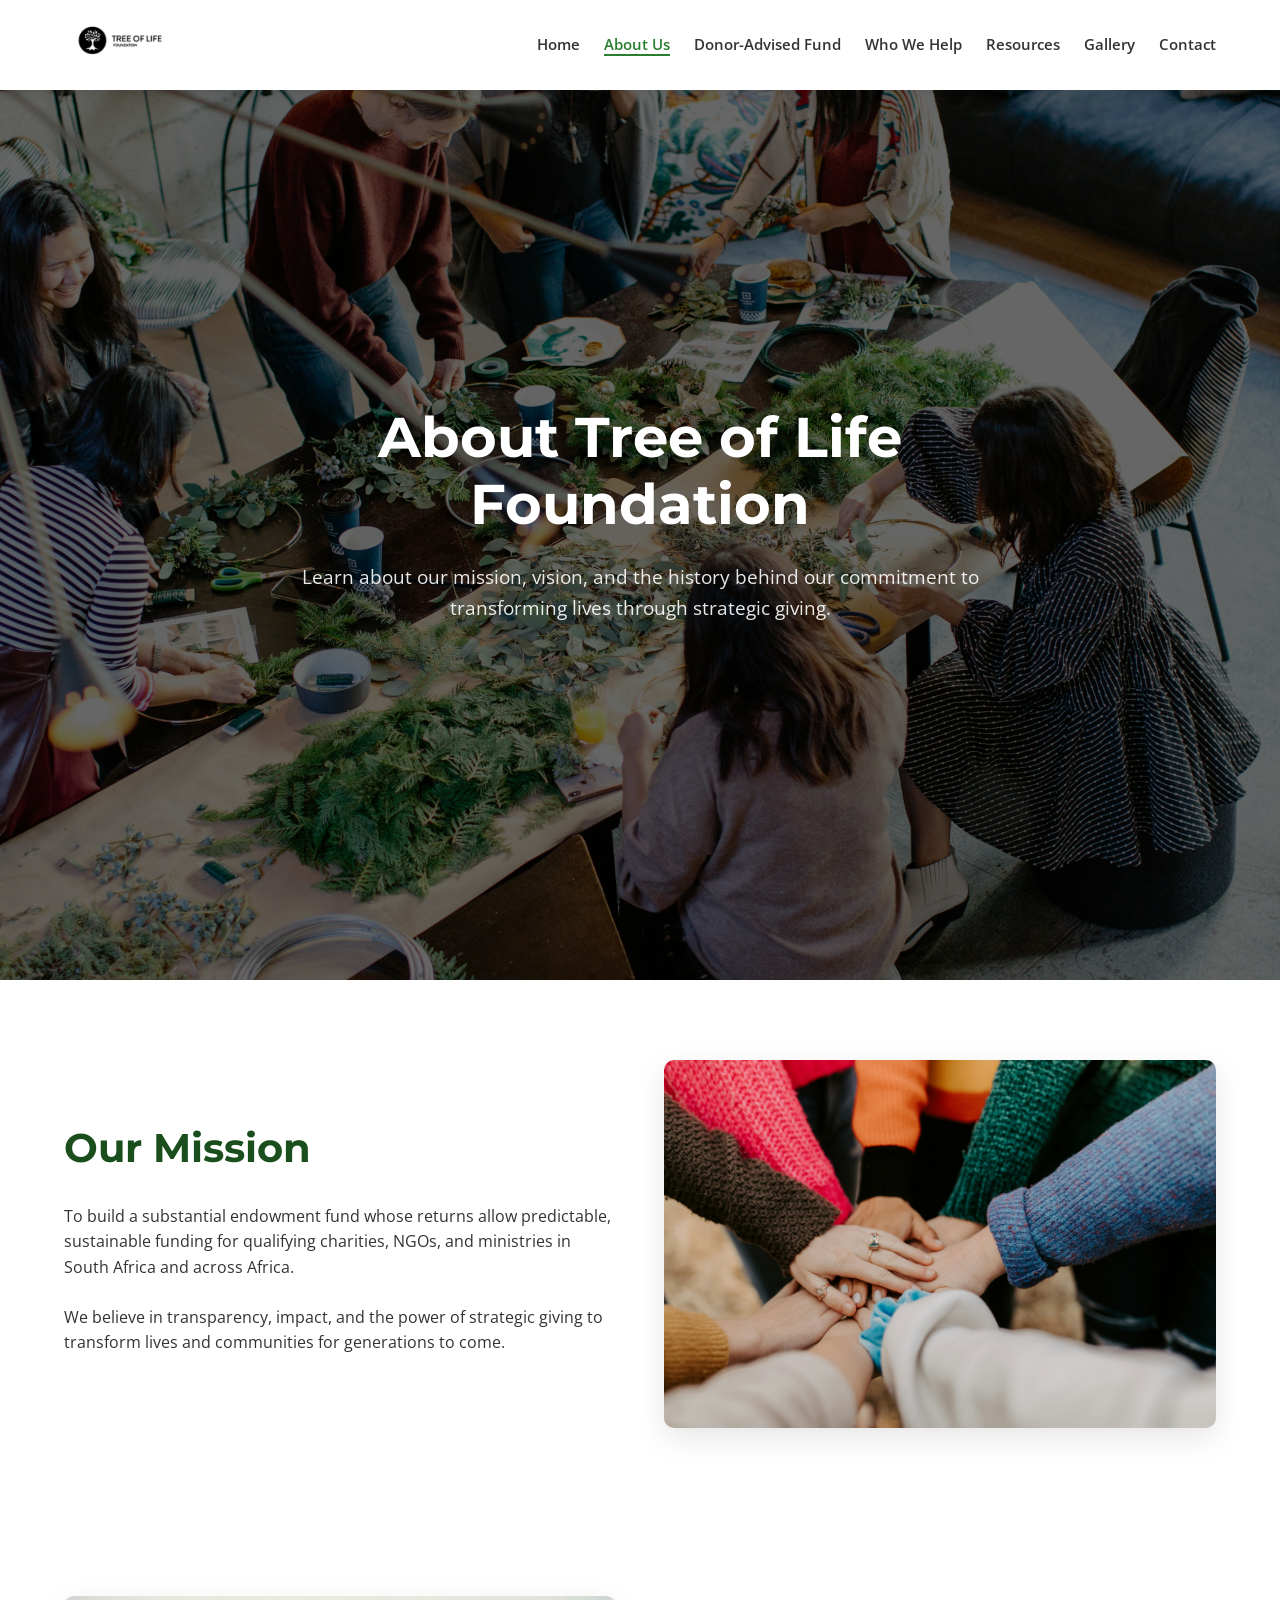
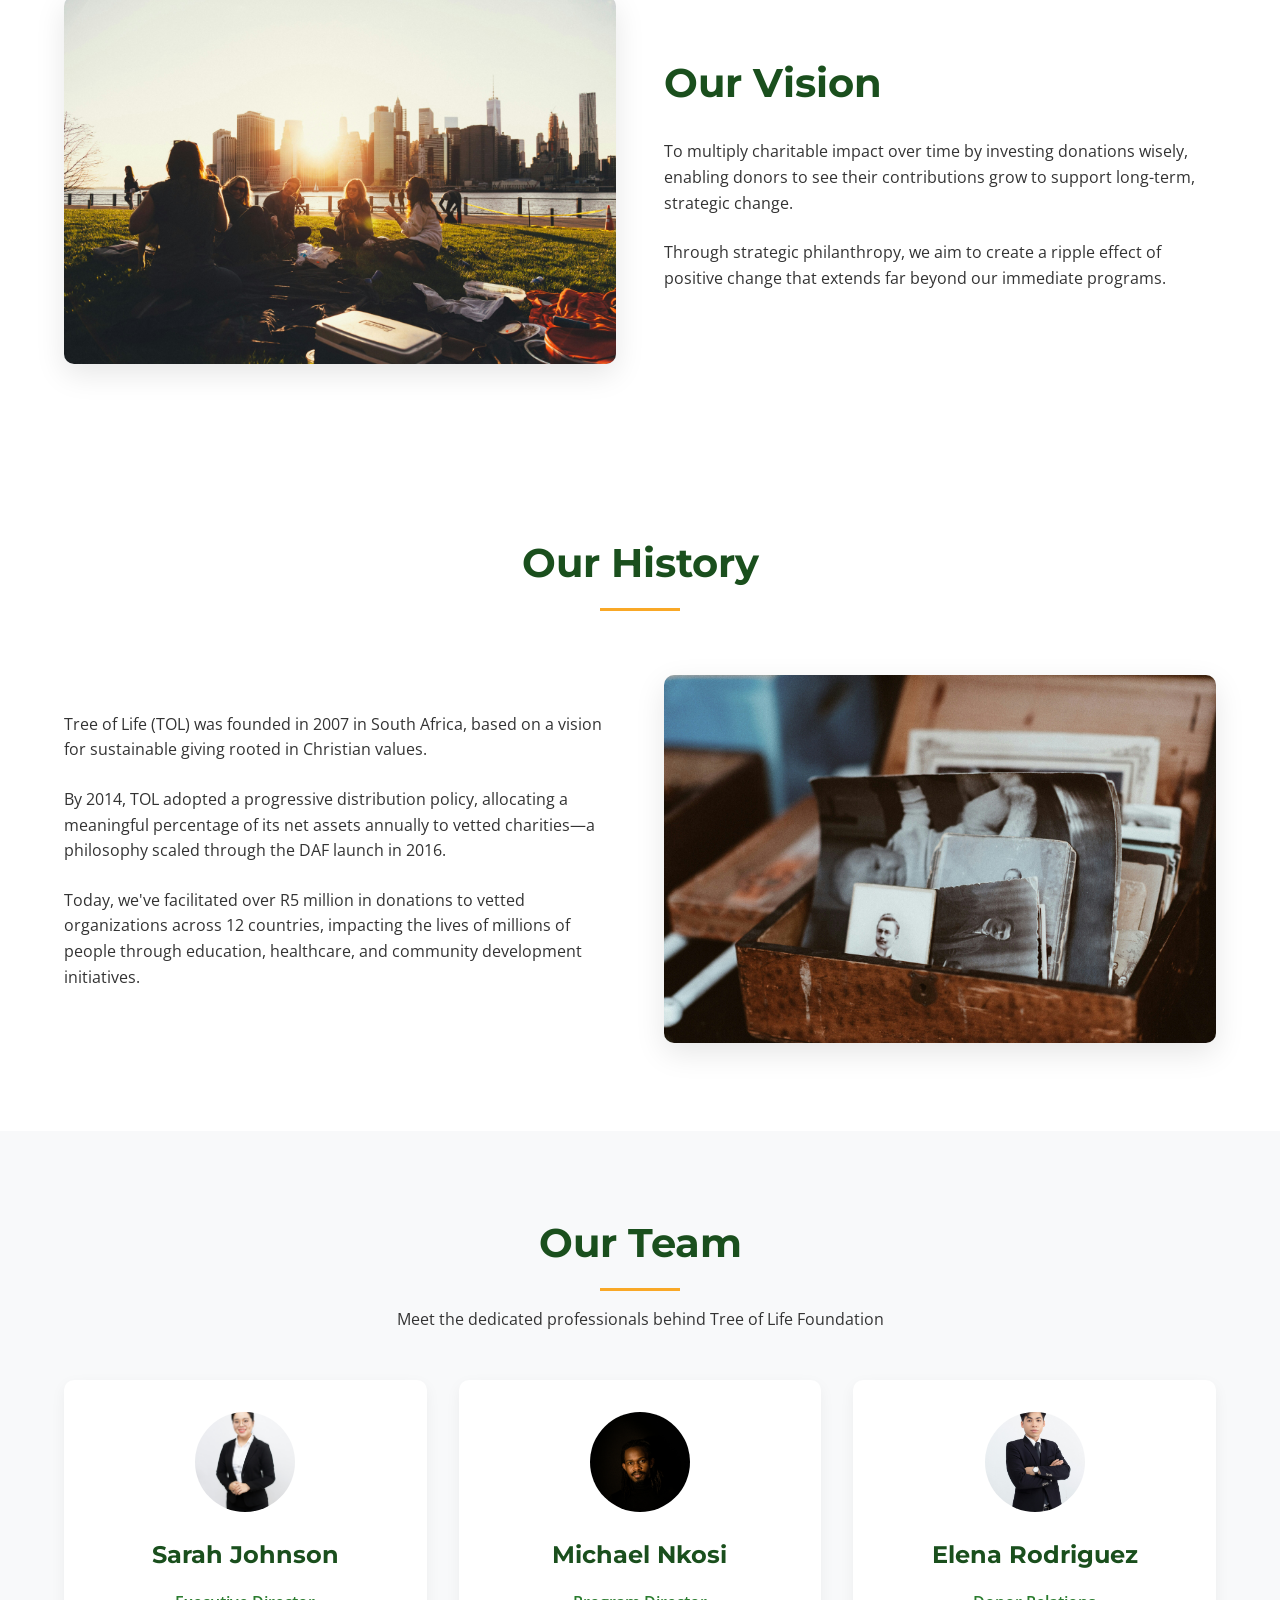
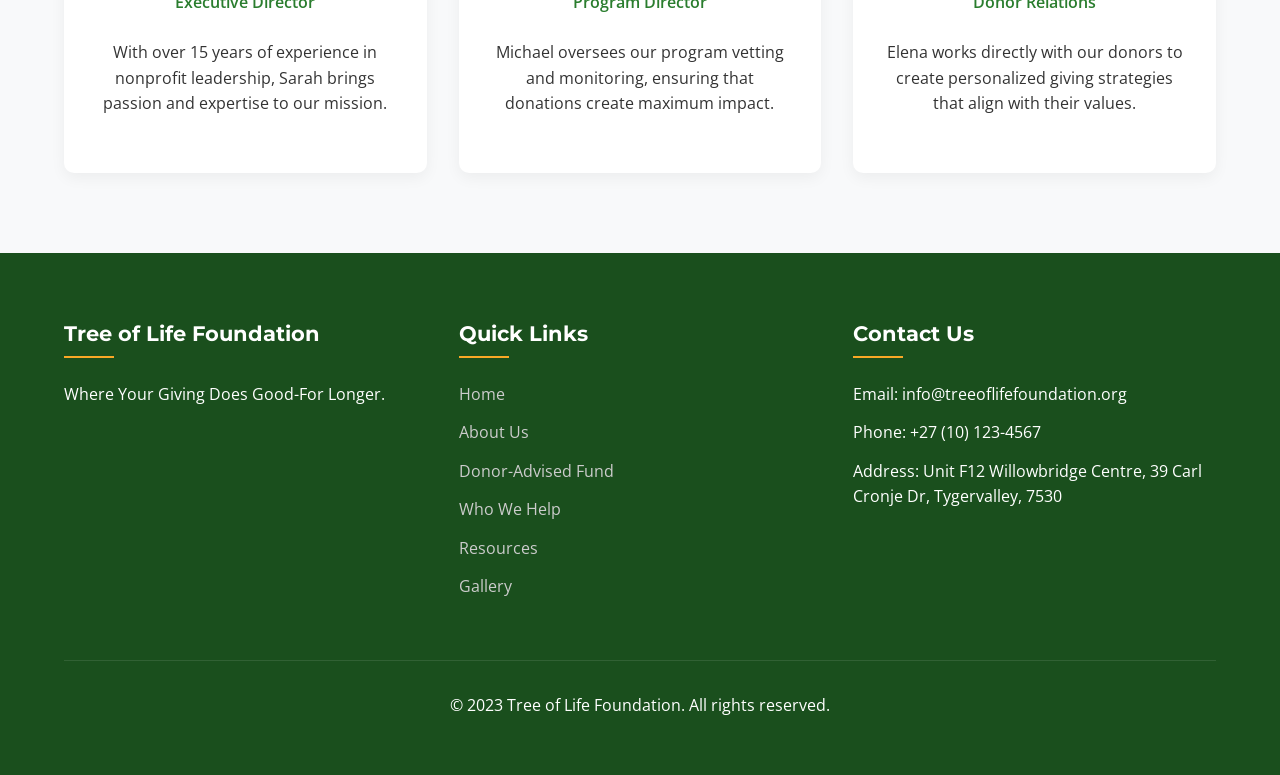
==== TOL_Website_RootFolder/about.html @ c31a463d "first commit" ====
<!DOCTYPE html>
<html lang="en">
<head>
    <meta charset="UTF-8">
    <meta name="viewport" content="width=device-width, initial-scale=1.0">
    <title>About Us - Tree of Life Foundation</title>
    <link rel="stylesheet" href="css/style.css">
    <link href="https://fonts.googleapis.com/css2?family=Montserrat:wght@400;600;700&family=Open+Sans:wght@300;400;600&display=swap" rel="stylesheet">
</head>
<body>
    <!-- Header -->
    <header>
        <div class="container header-container">
            <div class="logo">
                <a href="index.html"><img src="1logo-TOL.png.png" alt="Tree of Life Foundation Logo"></a>
            </div>
            
            <button class="mobile-menu-btn">☰</button>
            
            <nav>
                <ul class="nav-menu">
                    <li><a href="index.html">Home</a></li>
                    <li><a href="about.html" class="active">About Us</a></li>
                    <li><a href="donor-advised-fund.html">Donor-Advised Fund</a></li>
                    <li><a href="who-we-help.html">Who We Help</a></li>
                    <li><a href="resources.html">Resources</a></li>
                    <li><a href="gallery.html">Gallery</a></li>
                    <li><a href="contact.html">Contact</a></li>
                </ul>
            </nav>
        </div>
    </header>

    <!-- Hero Section -->
    <section class="hero">
        <div class="container hero-content">
            <h1>About Tree of Life Foundation</h1>
            <p>Learn about our mission, vision, and the history behind our commitment to transforming lives through strategic giving.</p>
        </div>
    </section>

    <!-- Mission Section -->
    <section class="mission">
        <div class="container mission-content">
            <div class="mission-text">
                <h2>Our Mission</h2>
                <p> To build a substantial endowment fund whose returns allow predictable, sustainable funding for qualifying charities, NGOs, and ministries in South Africa and across Africa.</p>
                <p>We believe in transparency, impact, and the power of strategic giving to transform lives and communities for generations to come.</p>
            </div>
            <div class="mission-image">
                <img src="HomePage2508255040x3360.jpg" alt="Our Mission">
            </div>
        </div>
    </section>

    <!-- Vision Section -->
    <section class="features" style="background-color: #fff;">
        <div class="container">
            <div class="mission-content">
                <div class="mission-image">
                    <img src="AboutPage2508253000x2000.jpg" alt="Our Vision">
                </div>
                <div class="mission-text">
                    <h2>Our Vision</h2>
                    <p>To multiply charitable impact over time by investing donations wisely, enabling donors to see their contributions grow to support long-term, strategic change.</p>
                    <p>Through strategic philanthropy, we aim to create a ripple effect of positive change that extends far beyond our immediate programs.</p>
                </div>
            </div>
        </div>
    </section>

    <!-- History Section -->
    <section class="mission">
        <div class="container">
            <div class="section-title">
                <h2>Our History</h2>
            </div>
            
            <div class="mission-content">
                <div class="mission-text">
                    <p>Tree of Life (TOL) was founded in 2007 in South Africa, based on a vision for sustainable giving rooted in Christian values.</p>
                    <p>By 2014, TOL adopted a progressive distribution policy, allocating a meaningful percentage of its net assets annually to vetted charities—a philosophy scaled through the DAF launch in 2016.</p>
                    <p>Today, we've facilitated over R5 million in donations to vetted organizations across 12 countries, impacting the lives of millions of people through education, healthcare, and community development initiatives.</p>
                </div>
                <div class="mission-image">
                    <img src="History.jpg" alt="Our History">
                </div>
            </div>
        </div>
    </section>

    <!-- Team Section -->
    <section class="features">
        <div class="container">
            <div class="section-title">
                <h2>Our Team</h2>
                <p>Meet the dedicated professionals behind Tree of Life Foundation</p>
            </div>
            
            <div class="features-grid">
                <div class="feature-card">
                    <img src="Executive Director.jpg" alt="Team Member" style="width: 100px; height: 100px; border-radius: 50%; object-fit: cover; margin-bottom: 1rem;">
                    <h3>Sarah Johnson</h3>
                    <p style="color: var(--primary-color); font-weight: 600;">Executive Director</p>
                    <p>With over 15 years of experience in nonprofit leadership, Sarah brings passion and expertise to our mission.</p>
                </div>
                
                <div class="feature-card">
                    <img src="Program Director.jpg" alt="Team Member" style="width: 100px; height: 100px; border-radius: 50%; object-fit: cover; margin-bottom: 1rem;">
                    <h3>Michael Nkosi</h3>
                    <p style="color: var(--primary-color); font-weight: 600;">Program Director</p>
                    <p>Michael oversees our program vetting and monitoring, ensuring that donations create maximum impact.</p>
                </div>
                
                <div class="feature-card">
                    <img src="Donor Relations.jpg" alt="Team Member" style="width: 100px; height: 100px; border-radius: 50%; object-fit: cover; margin-bottom: 1rem;">
                    <h3>Elena Rodriguez</h3>
                    <p style="color: var(--primary-color); font-weight: 600;">Donor Relations</p>
                    <p>Elena works directly with our donors to create personalized giving strategies that align with their values.</p>
                </div>
            </div>
        </div>
    </section>

    <!-- Footer -->
    <footer>
        <div class="container">
            <div class="footer-content">
                <div class="footer-column">
                    <h3>Tree of Life Foundation</h3>
                    <p>Where Your Giving Does Good-For Longer.</p>
                </div>
                
                <div class="footer-column">
                    <h3>Quick Links</h3>
                    <ul class="footer-links">
                        <li><a href="index.html">Home</a></li>
                        <li><a href="about.html">About Us</a></li>
                        <li><a href="donor-advised-fund.html">Donor-Advised Fund</a></li>
                        <li><a href="who-we-help.html">Who We Help</a></li>
                        <li><a href="resources.html">Resources</a></li>
                        <li><a href="gallery.html">Gallery</a></li>
                    </ul>
                </div>
                
                <div class="footer-column">
                    <h3>Contact Us</h3>
                    <ul class="footer-links">
                        <li>Email: info@treeoflifefoundation.org</li>
                        <li>Phone: +27 (10) 123-4567</li>
                        <li>Address: Unit F12 Willowbridge Centre, 39 Carl Cronje Dr, Tygervalley, 7530</li>
                    </ul>
                </div>
            </div>
            
            <div class="footer-bottom">
                <p>&copy; 2023 Tree of Life Foundation. All rights reserved.</p>
            </div>
        </div>
    </footer>

    <script src="js/script.js"></script>
    <body class="page-about">
</body>
</html>
---- TOL_Website_RootFolder/css/style.css ----
/* Base styles */
* {
    margin: 0;
    padding: 0;
    box-sizing: border-box;
}

:root {
    --primary-color: #2a7d2e;
    --secondary-color: #1a4f1d;
    --accent-color: #f9a826;
    --light-color: #f8f9fa;
    --dark-color: #333;
    --gray-color: #6c757d;
    --font-heading: 'Montserrat', sans-serif;
    --font-body: 'Open Sans', sans-serif;
}

body {
    font-family: var(--font-body);
    color: var(--dark-color);
    line-height: 1.6;
    background-color: #fff;
}

h1, h2, h3, h4, h5, h6 {
    font-family: var(--font-heading);
    font-weight: 700;
    margin-bottom: 1rem;
    color: var(--secondary-color);
}

p {
    margin-bottom: 1.5rem;
}

a {
    color: var(--primary-color);
    text-decoration: none;
    transition: all 0.3s ease;
}

a:hover {
    color: var(--secondary-color);
}

.container {
    width: 100%;
    max-width: 1200px;
    margin: 0 auto;
    padding: 0 1.5rem;
}

.btn {
    display: inline-block;
    padding: 0.8rem 1.8rem;
    background-color: var(--accent-color);
    color: #fff;
    border: none;
    border-radius: 50px;
    font-weight: 600;
    cursor: pointer;
    transition: all 0.3s ease;
    text-transform: uppercase;
    font-size: 0.9rem;
    letter-spacing: 1px;
}

.btn:hover {
    background-color: #e59710;
    color: #fff;
    transform: translateY(-2px);
    box-shadow: 0 4px 8px rgba(0,0,0,0.1);
}

.btn-outline {
    background-color: transparent;
    border: 2px solid var(--primary-color);
    color: var(--primary-color);
}

.btn-outline:hover {
    background-color: var(--primary-color);
    color: #fff;
}

/* Header styles */
header {
    background-color: #fff;
    box-shadow: 0 2px 10px rgba(0,0,0,0.1);
    position: fixed;
    top: 0;
    left: 0;
    width: 100%;
    z-index: 1000;
}

.header-container {
    display: flex;
    justify-content: space-between;
    align-items: center;
    padding: 1rem 1.5rem;
}

.logo {
    display: flex;
    align-items: center;
}

.logo img {
    height: 50px;
}

.nav-menu {
    display: flex;
    list-style: none;
}

.nav-menu li {
    margin-left: 1.5rem;
}

.nav-menu a {
    color: var(--dark-color);
    font-weight: 600;
    font-size: 0.95rem;
}

.nav-menu a:hover {
    color: var(--primary-color);
}

.nav-menu a.active {
    color: var(--primary-color);
    border-bottom: 2px solid var(--primary-color);
}

.mobile-menu-btn {
    display: none;
    background: none;
    border: none;
    font-size: 1.5rem;
    cursor: pointer;
    color: var(--dark-color);
}

/* Hero section */
/* Page-specific hero backgrounds */
.hero {
    height: 100vh;
    display: flex;
    align-items: center;
    color: #fff;
    text-align: center;
    margin-top: 80px;
}

.page-index .hero {
    background: linear-gradient(rgba(0,0,0,0.6), rgba(0,0,0,0.6)),
                url('2hero-bg.jpg.jpg') no-repeat center center/cover;
}

.page-about .hero {
    background: linear-gradient(rgba(0,0,0,0.6), rgba(0,0,0,0.6)),
                url('6community-group.jpg.jpg') no-repeat center center/cover;
}

.page-donor .hero {
    background: linear-gradient(rgba(0,0,0,0.6), rgba(0,0,0,0.6)),
                url('3donation-bg.jpg.jpg') no-repeat center center/cover;
}

.page-who .hero {
    background: linear-gradient(rgba(0,0,0,0.6), rgba(0,0,0,0.6)),
                url('5healthcare-bg.jpg.jpg') no-repeat center center/cover;
}

.page-resources .hero {
    background: linear-gradient(rgba(0,0,0,0.6), rgba(0,0,0,0.6)),
                url('4education-bg.jpg.jpg') no-repeat center center/cover;
}

.page-gallery .hero {
    background: linear-gradient(rgba(0,0,0,0.6), rgba(0,0,0,0.6)),
                url('gallery.jpg') no-repeat center center/cover;
}

.page-contacts .hero {
    background: linear-gradient(rgba(0,0,0,0.6), rgba(0,0,0,0.6)),
                url('contactUs.jpg') no-repeat center center/cover;
}


.hero-content {
    max-width: 800px;
    margin: 0 auto;
    padding: 2rem;
}

.hero h1 {
    font-size: 3.5rem;
    margin-bottom: 1.5rem;
    color: #fff;
    line-height: 1.2;
}

.hero p {
    font-size: 1.2rem;
    margin-bottom: 2rem;
    opacity: 0.9;
}

/* Features section */
.features {
    padding: 5rem 0;
    background-color: var(--light-color);
}

.section-title {
    text-align: center;
    margin-bottom: 3rem;
}

.section-title h2 {
    font-size: 2.5rem;
    position: relative;
    display: inline-block;
    padding-bottom: 1rem;
}

.section-title h2::after {
    content: '';
    position: absolute;
    bottom: 0;
    left: 50%;
    transform: translateX(-50%);
    width: 80px;
    height: 3px;
    background-color: var(--accent-color);
}

.features-grid {
    display: grid;
    grid-template-columns: repeat(auto-fit, minmax(300px, 1fr));
    gap: 2rem;
}

.feature-card {
    background: #fff;
    padding: 2rem;
    border-radius: 10px;
    text-align: center;
    box-shadow: 0 5px 15px rgba(0,0,0,0.05);
    transition: all 0.3s ease;
}

.feature-card:hover {
    transform: translateY(-10px);
    box-shadow: 0 15px 30px rgba(0,0,0,0.1);
}

.feature-icon {
    width: 80px;
    height: 80px;
    margin: 0 auto 1.5rem;
    display: flex;
    align-items: center;
    justify-content: center;
    background-color: rgba(42, 125, 46, 0.1);
    border-radius: 50%;
}

.feature-icon svg {
    width: 40px;
    height: 40px;
    fill: var(--primary-color);
}

.feature-card h3 {
    font-size: 1.5rem;
    margin-bottom: 1rem;
}

/* Mission section */
.mission {
    padding: 5rem 0;
}

.mission-content {
    display: grid;
    grid-template-columns: repeat(auto-fit, minmax(300px, 1fr));
    gap: 3rem;
    align-items: center;
}

.mission-text h2 {
    font-size: 2.5rem;
    margin-bottom: 1.5rem;
}

.mission-image img {
    width: 100%;
    border-radius: 10px;
    box-shadow: 0 10px 30px rgba(0,0,0,0.1);
}

/* Gallery section */
.gallery {
    padding: 5rem 0;
    background-color: var(--light-color);
}

.gallery-grid {
    display: grid;
    grid-template-columns: repeat(auto-fit, minmax(250px, 1fr));
    gap: 1.5rem;
    margin-top: 2rem;
}

.gallery-item {
    position: relative;
    border-radius: 8px;
    overflow: hidden;
    height: 250px;
    box-shadow: 0 5px 15px rgba(0,0,0,0.1);
}

.gallery-item img {
    width: 100%;
    height: 100%;
    object-fit: cover;
    transition: transform 0.5s ease;
}

.gallery-item:hover img {
    transform: scale(1.1);
}

.gallery-item-overlay {
    position: absolute;
    bottom: 0;
    left: 0;
    right: 0;
    background: linear-gradient(transparent, rgba(0,0,0,0.7));
    padding: 1.5rem;
    color: white;
    opacity: 0;
    transition: opacity 0.3s ease;
}

.gallery-item:hover .gallery-item-overlay {
    opacity: 1;
}

/* Partners section */
.partners {
    padding: 5rem 0;
}

.partners-grid {
    display: grid;
    grid-template-columns: repeat(auto-fit, minmax(200px, 1fr));
    gap: 2rem;
    align-items: center;
}

.partner-card {
    text-align: center;
    padding: 1.5rem;
    border-radius: 10px;
    box-shadow: 0 5px 15px rgba(0,0,0,0.05);
    transition: all 0.3s ease;
}

.partner-card:hover {
    transform: translateY(-5px);
    box-shadow: 0 15px 30px rgba(0,0,0,0.1);
}

.partner-card img {
    max-width: 150px;
    height: auto;
    margin-bottom: 1rem;
}

/* Resources section */
.resources {
    padding: 5rem 0;
    background-color: var(--light-color);
}

.resources-grid {
    display: grid;
    grid-template-columns: repeat(auto-fit, minmax(300px, 1fr));
    gap: 2rem;
}

.resource-card {
    background: #fff;
    padding: 2rem;
    border-radius: 10px;
    box-shadow: 0 5px 15px rgba(0,0,0,0.05);
}

.resource-card h3 {
    margin-bottom: 1.5rem;
    color: var(--primary-color);
}

.resource-links {
    list-style: none;
}

.resource-links li {
    margin-bottom: 1rem;
    padding-bottom: 1rem;
    border-bottom: 1px solid #eee;
}

.resource-links a {
    display: flex;
    align-items: center;
    font-weight: 600;
}

.resource-links a::before {
    content: "📄";
    margin-right: 0.5rem;
}

/* Contact section */
.contact {
    padding: 5rem 0;
}

.contact-content {
    display: grid;
    grid-template-columns: repeat(auto-fit, minmax(300px, 1fr));
    gap: 3rem;
}

.contact-info h3 {
    margin-bottom: 1.5rem;
}

.contact-details {
    list-style: none;
    margin-bottom: 2rem;
}

.contact-details li {
    margin-bottom: 1rem;
    display: flex;
    align-items: center;
}

.contact-details li::before {
    content: "📍";
    margin-right: 0.5rem;
}

.contact-form input,
.contact-form textarea {
    width: 100%;
    padding: 0.8rem;
    margin-bottom: 1rem;
    border: 1px solid #ddd;
    border-radius: 4px;
    font-family: var(--font-body);
}

.contact-form textarea {
    min-height: 150px;
}

.map iframe {
    width: 100%;
    height: 300px;
    border: none;
    border-radius: 8px;
}

/* CTA section */
.cta {
    padding: 5rem 0;
    background: linear-gradient(rgba(0,0,0,0.8), rgba(0,0,0,0.8)), url('https://images.unsplash.com/photo-1519389950473-47ba0277781c?ixlib=rb-1.2.1&auto=format&fit=crop&w=1500&q=80') no-repeat center center/cover;
    color: #fff;
    text-align: center;
}

.cta h2 {
    color: #fff;
    font-size: 2.5rem;
    margin-bottom: 1.5rem;
}

.cta p {
    max-width: 700px;
    margin: 0 auto 2rem;
    font-size: 1.1rem;
}

/* Footer */
footer {
    background-color: var(--secondary-color);
    color: #fff;
    padding: 4rem 0 2rem;
}

.footer-content {
    display: grid;
    grid-template-columns: repeat(auto-fit, minmax(250px, 1fr));
    gap: 2rem;
}

.footer-column h3 {
    color: #fff;
    font-size: 1.3rem;
    margin-bottom: 1.5rem;
    position: relative;
    padding-bottom: 0.5rem;
}

.footer-column h3::after {
    content: '';
    position: absolute;
    bottom: 0;
    left: 0;
    width: 50px;
    height: 2px;
    background-color: var(--accent-color);
}

.footer-links {
    list-style: none;
}

.footer-links li {
    margin-bottom: 0.8rem;
}

.footer-links a {
    color: #ccc;
}

.footer-links a:hover {
    color: #fff;
}

.footer-bottom {
    margin-top: 3rem;
    text-align: center;
    padding-top: 2rem;
    border-top: 1px solid rgba(255,255,255,0.1);
}

/* Responsive styles */
@media (max-width: 992px) {
    .hero h1 {
        font-size: 2.8rem;
    }
    
    .nav-menu {
        display: none;
        position: absolute;
        top: 100%;
        left: 0;
        width: 100%;
        background-color: #fff;
        flex-direction: column;
        padding: 1rem 0;
        box-shadow: 0 5px 10px rgba(0,0,0,0.1);
    }
    
    .nav-menu.active {
        display: flex;
    }
    
    .nav-menu li {
        margin: 0.5rem 1.5rem;
    }
    
    .mobile-menu-btn {
        display: block;
    }
}

@media (max-width: 768px) {
    .hero h1 {
        font-size: 2.2rem;
    }
    
    .hero p {
        font-size: 1rem;
    }
    
    .section-title h2 {
        font-size: 2rem;
    }
    
    .mission-text h2 {
        font-size: 2rem;
    }
}

@media (max-width: 576px) {
    .hero {
        height: 80vh;
    }
    
    .hero h1 {
        font-size: 1.8rem;
    }
    
    .btn {
        padding: 0.7rem 1.5rem;
        font-size: 0.8rem;
    }
    
    .gallery-grid {
        grid-template-columns: 1fr;
    }
}
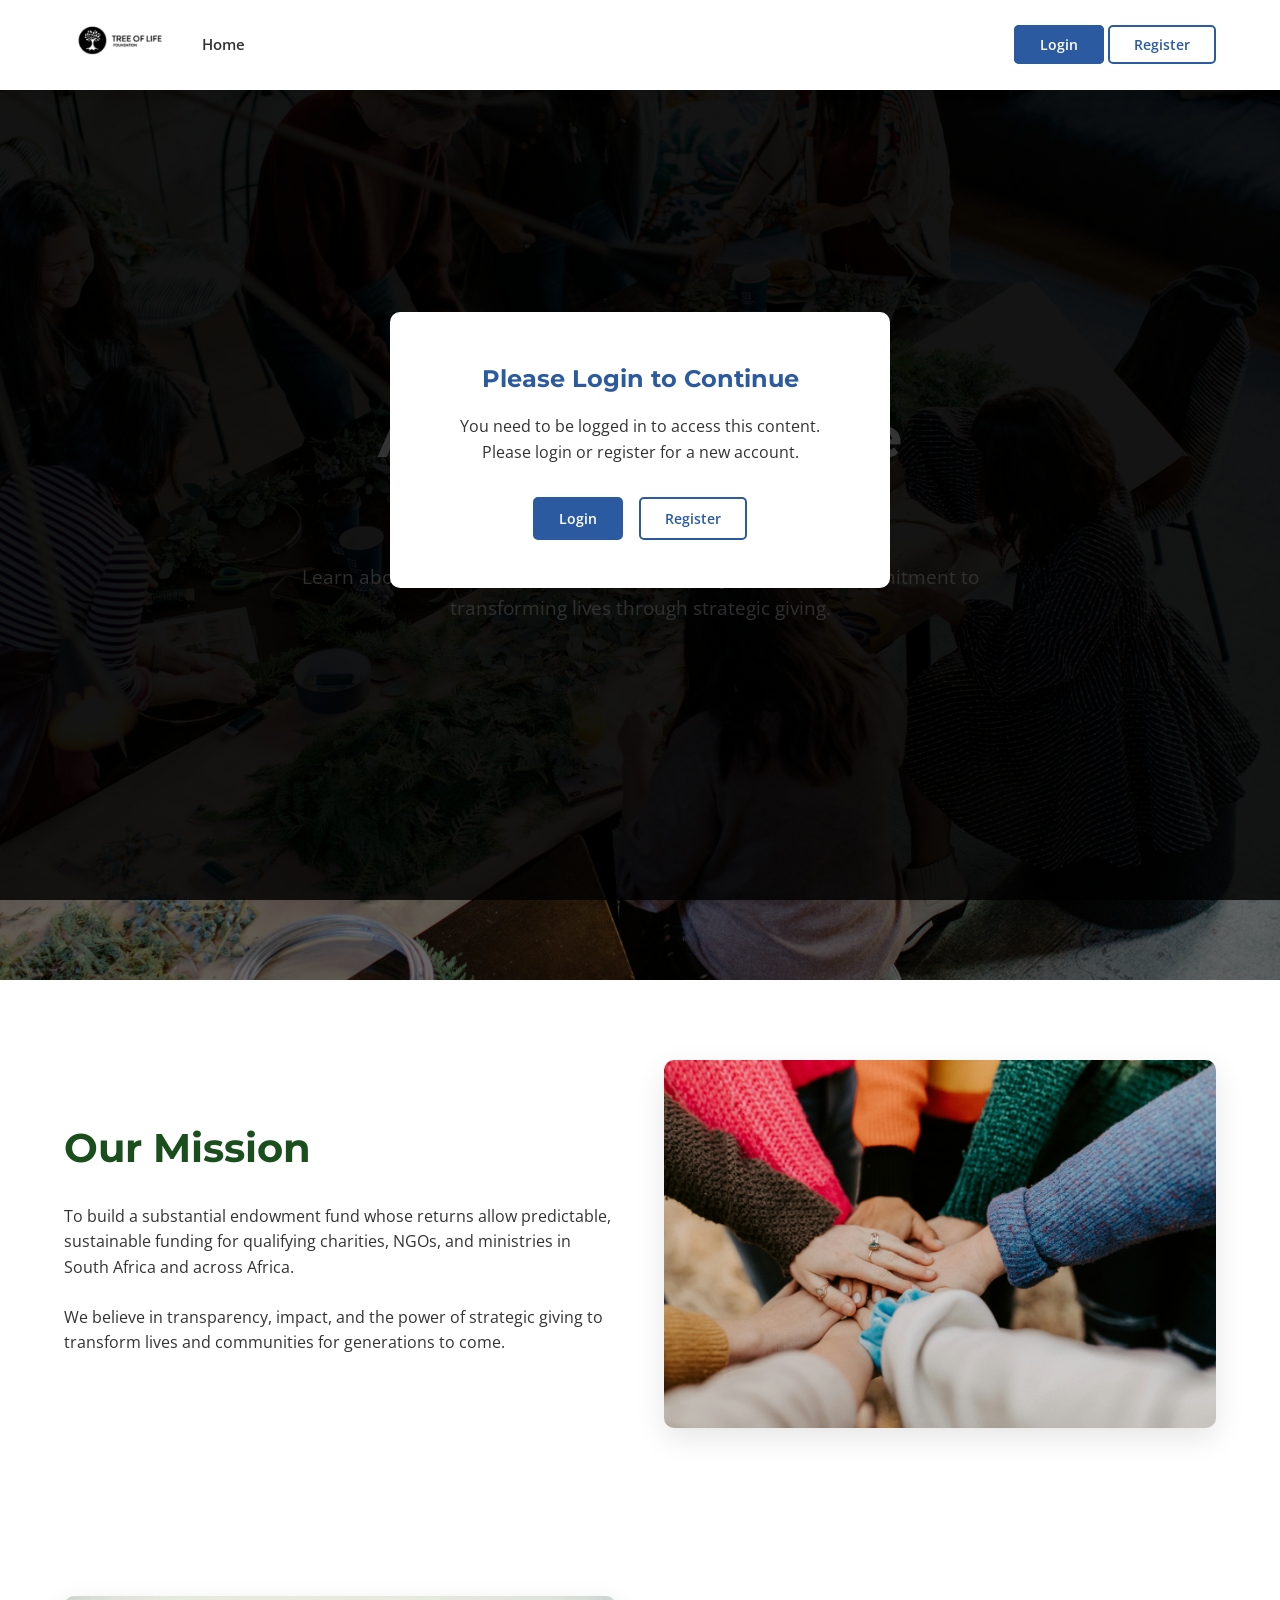
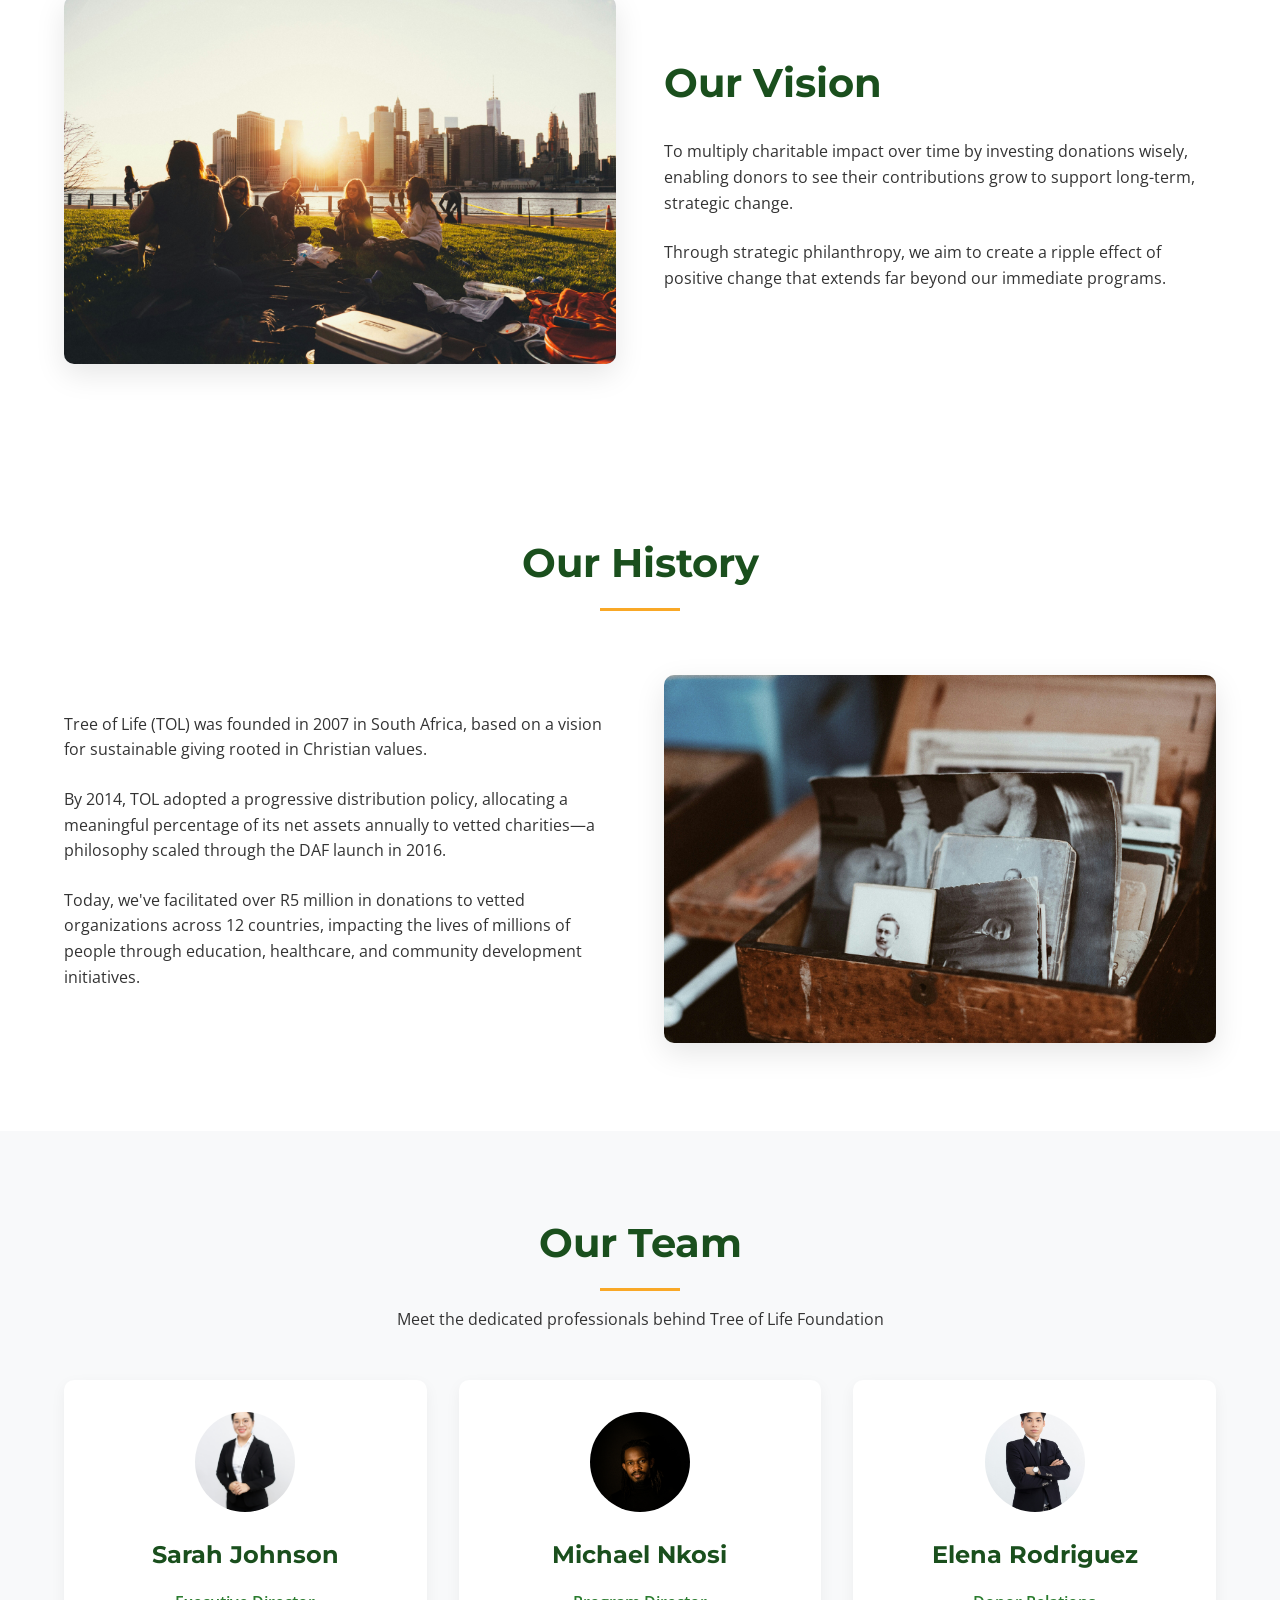
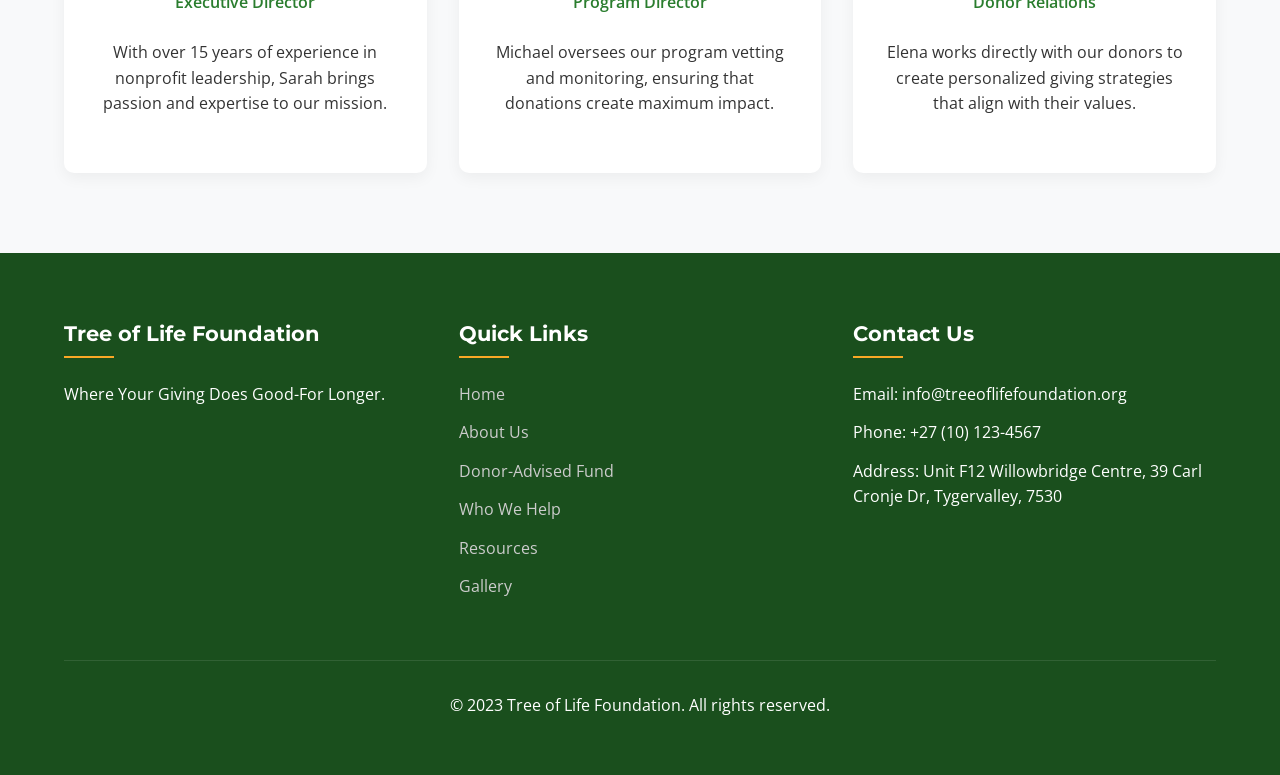
==== commit 4a8192c6: "Login feature added to all pages" ====
--- a/TOL_Website_RootFolder/about.html
+++ b/TOL_Website_RootFolder/about.html
@@ -6,8 +6,308 @@
     <title>About Us - Tree of Life Foundation</title>
     <link rel="stylesheet" href="css/style.css">
     <link href="https://fonts.googleapis.com/css2?family=Montserrat:wght@400;600;700&family=Open+Sans:wght@300;400;600&display=swap" rel="stylesheet">
+    <style>
+        /* Auth Modal Styles */
+        .auth-modal {
+            display: none;
+            position: fixed;
+            top: 0;
+            left: 0;
+            width: 100%;
+            height: 100%;
+            background: rgba(0,0,0,0.7);
+            z-index: 1000;
+            justify-content: center;
+            align-items: center;
+        }
+
+        .auth-modal.active {
+            display: flex;
+        }
+
+        .auth-content {
+            background: white;
+            padding: 2rem;
+            border-radius: 10px;
+            width: 90%;
+            max-width: 400px;
+            position: relative;
+        }
+
+        .close-modal {
+            position: absolute;
+            top: 15px;
+            right: 15px;
+            background: none;
+            border: none;
+            font-size: 1.5rem;
+            cursor: pointer;
+        }
+
+        .auth-tabs {
+            display: flex;
+            margin-bottom: 1.5rem;
+            border-bottom: 2px solid #eee;
+        }
+
+        .auth-tab {
+            padding: 0.75rem 1.5rem;
+            background: none;
+            border: none;
+            cursor: pointer;
+            font-weight: 600;
+            color: #666;
+            border-bottom: 3px solid transparent;
+        }
+
+        .auth-tab.active {
+            color: #2c5aa0;
+            border-bottom-color: #2c5aa0;
+        }
+
+        .auth-form {
+            display: none;
+        }
+
+        .auth-form.active {
+            display: block;
+        }
+
+        .form-group {
+            margin-bottom: 1rem;
+        }
+
+        .form-group label {
+            display: block;
+            margin-bottom: 0.5rem;
+            font-weight: 600;
+            color: #333;
+        }
+
+        .form-group input {
+            width: 100%;
+            padding: 0.75rem;
+            border: 2px solid #ddd;
+            border-radius: 5px;
+            font-size: 1rem;
+        }
+
+        .form-group input:focus {
+            border-color: #2c5aa0;
+            outline: none;
+        }
+
+        .auth-btn {
+            width: 100%;
+            padding: 0.75rem;
+            background: #2c5aa0;
+            color: white;
+            border: none;
+            border-radius: 5px;
+            font-size: 1rem;
+            font-weight: 600;
+            cursor: pointer;
+            margin-bottom: 1rem;
+        }
+
+        .auth-btn:hover {
+            background: #1e3d6f;
+        }
+
+        .auth-links {
+            text-align: center;
+            margin-top: 1rem;
+        }
+
+        .auth-links a {
+            color: #2c5aa0;
+            text-decoration: none;
+        }
+
+        .auth-links a:hover {
+            text-decoration: underline;
+        }
+
+        /* User Menu Styles */
+        .user-menu {
+            display: none;
+            position: relative;
+        }
+
+        .user-menu.active {
+            display: block;
+        }
+
+        .user-welcome {
+            background: #f8f9fa;
+            padding: 0.5rem 1rem;
+            border-radius: 5px;
+            cursor: pointer;
+            border: 2px solid #e9ecef;
+            display: flex;
+            align-items: center;
+            gap: 0.5rem;
+        }
+
+        .user-dropdown {
+            display: none;
+            position: absolute;
+            top: 100%;
+            right: 0;
+            background: white;
+            border: 1px solid #ddd;
+            border-radius: 5px;
+            box-shadow: 0 2px 10px rgba(0,0,0,0.1);
+            min-width: 150px;
+            z-index: 100;
+        }
+
+        .user-dropdown.active {
+            display: block;
+        }
+
+        .user-dropdown a {
+            display: block;
+            padding: 0.75rem 1rem;
+            color: #333;
+            text-decoration: none;
+            border-bottom: 1px solid #eee;
+        }
+
+        .user-dropdown a:hover {
+            background: #f8f9fa;
+        }
+
+        .user-dropdown a:last-child {
+            border-bottom: none;
+        }
+
+        /* Header Auth Styles - Fixed Placement */
+        .header-container {
+            display: flex;
+            justify-content: space-between;
+            align-items: center;
+        }
+
+        .header-auth {
+            display: flex;
+            align-items: center;
+            gap: 1rem;
+            margin-left: auto;
+        }
+
+        .login-btn, .register-btn {
+            padding: 0.5rem 1.5rem;
+            border: 2px solid #2c5aa0;
+            border-radius: 5px;
+            text-decoration: none;
+            font-weight: 600;
+            transition: all 0.3s ease;
+            font-size: 0.9rem;
+        }
+
+        .login-btn {
+            background: #2c5aa0;
+            color: white;
+        }
+
+        .login-btn:hover {
+            background: #1e3d6f;
+            border-color: #1e3d6f;
+        }
+
+        .register-btn {
+            background: transparent;
+            color: #2c5aa0;
+        }
+
+        .register-btn:hover {
+            background: #2c5aa0;
+            color: white;
+        }
+
+        /* Protected Content Overlay */
+        .protected-overlay {
+            display: none;
+            position: fixed;
+            top: 0;
+            left: 0;
+            width: 100%;
+            height: 100%;
+            background: rgba(0,0,0,0.8);
+            z-index: 999;
+            justify-content: center;
+            align-items: center;
+            flex-direction: column;
+            color: white;
+            text-align: center;
+        }
+
+        .protected-overlay.active {
+            display: flex;
+        }
+
+        .protected-content {
+            background: white;
+            padding: 3rem;
+            border-radius: 10px;
+            color: #333;
+            max-width: 500px;
+            margin: 2rem;
+        }
+
+        .protected-content h2 {
+            color: #2c5aa0;
+            margin-bottom: 1rem;
+        }
+
+        /* Navigation protection */
+        .protected-nav {
+            display: none;
+        }
+
+        .protected-nav.active {
+            display: block;
+        }
+
+        /* Mobile responsive */
+        @media (max-width: 768px) {
+            .header-container {
+                flex-wrap: wrap;
+            }
+
+            .header-auth {
+                order: 3;
+                width: 100%;
+                justify-content: center;
+                margin-top: 1rem;
+            }
+
+            .auth-content {
+                margin: 1rem;
+                width: calc(100% - 2rem);
+            }
+
+            .protected-content {
+                padding: 2rem;
+                margin: 1rem;
+            }
+        }
+    </style>
 </head>
 <body>
+    <!-- Protected Content Overlay -->
+    <div class="protected-overlay" id="protectedOverlay">
+        <div class="protected-content">
+            <h2>Please Login to Continue</h2>
+            <p>You need to be logged in to access this content. Please login or register for a new account.</p>
+            <div style="display: flex; gap: 1rem; justify-content: center; margin-top: 2rem;">
+                <a href="#" class="login-btn" onclick="openAuthModal('login')">Login</a>
+                <a href="#" class="register-btn" onclick="openAuthModal('register')">Register</a>
+            </div>
+        </div>
+    </div>
+
     <!-- Header -->
     <header>
         <div class="container header-container">
@@ -20,16 +320,99 @@
             <nav>
                 <ul class="nav-menu">
                     <li><a href="index.html">Home</a></li>
-                    <li><a href="about.html" class="active">About Us</a></li>
-                    <li><a href="donor-advised-fund.html">Donor-Advised Fund</a></li>
-                    <li><a href="who-we-help.html">Who We Help</a></li>
-                    <li><a href="resources.html">Resources</a></li>
-                    <li><a href="gallery.html">Gallery</a></li>
-                    <li><a href="contact.html">Contact</a></li>
+                    <li class="protected-nav"><a href="about.html" class="active">About Us</a></li>
+                    <li class="protected-nav"><a href="donor-advised-fund.html">Donor-Advised Fund</a></li>
+                    <li class="protected-nav"><a href="who-we-help.html">Who We Help</a></li>
+                    <li class="protected-nav"><a href="resources.html">Resources</a></li>
+                    <li class="protected-nav"><a href="gallery.html">Gallery</a></li>
+                    <li class="protected-nav"><a href="contact.html">Contact</a></li>
                 </ul>
             </nav>
+
+            <!-- Auth Buttons - Right Corner -->
+            <div class="header-auth">
+                <div class="auth-buttons" id="authButtons">
+                    <a href="#" class="login-btn" onclick="openAuthModal('login')">Login</a>
+                    <a href="#" class="register-btn" onclick="openAuthModal('register')">Register</a>
+                </div>
+                <div class="user-menu" id="userMenu">
+                    <div class="user-welcome" onclick="toggleUserDropdown()">
+                        <span id="userName">User</span> ▼
+                    </div>
+                    <div class="user-dropdown" id="userDropdown">
+                        <a href="#" onclick="showDashboard()">Dashboard</a>
+                        <a href="#" onclick="showProfile()">My Profile</a>
+                        <a href="#" onclick="showDonations()">My Donations</a>
+                        <a href="#" onclick="logout()">Logout</a>
+                    </div>
+                </div>
+            </div>
         </div>
     </header>
+
+    <!-- Auth Modal -->
+    <div class="auth-modal" id="authModal">
+        <div class="auth-content">
+            <button class="close-modal" onclick="closeAuthModal()">×</button>
+            
+            <div class="auth-tabs">
+                <button class="auth-tab active" onclick="switchAuthTab('login')">Login</button>
+                <button class="auth-tab" onclick="switchAuthTab('register')">Register</button>
+            </div>
+
+            <!-- Login Form -->
+            <form class="auth-form active" id="loginForm">
+                <div class="form-group">
+                    <label for="loginEmail">Email</label>
+                    <input type="email" id="loginEmail" required>
+                </div>
+                <div class="form-group">
+                    <label for="loginPassword">Password</label>
+                    <input type="password" id="loginPassword" required>
+                </div>
+                <button type="submit" class="auth-btn">Login</button>
+                <div class="auth-links">
+                    <a href="#" onclick="switchAuthTab('forgot')">Forgot Password?</a>
+                </div>
+            </form>
+
+            <!-- Register Form -->
+            <form class="auth-form" id="registerForm">
+                <div class="form-group">
+                    <label for="registerName">Full Name</label>
+                    <input type="text" id="registerName" required>
+                </div>
+                <div class="form-group">
+                    <label for="registerEmail">Email</label>
+                    <input type="email" id="registerEmail" required>
+                </div>
+                <div class="form-group">
+                    <label for="registerPassword">Password</label>
+                    <input type="password" id="registerPassword" required minlength="6">
+                </div>
+                <div class="form-group">
+                    <label for="registerConfirmPassword">Confirm Password</label>
+                    <input type="password" id="registerConfirmPassword" required>
+                </div>
+                <button type="submit" class="auth-btn">Create Account</button>
+            </form>
+
+            <!-- Forgot Password Form -->
+            <form class="auth-form" id="forgotPasswordForm">
+                <div class="form-group">
+                    <label for="forgotEmail">Email</label>
+                    <input type="email" id="forgotEmail" required>
+                </div>
+                <p style="font-size: 0.9rem; color: #666; margin-bottom: 1rem;">
+                    Enter your email address and we'll send you a link to reset your password.
+                </p>
+                <button type="submit" class="auth-btn">Reset Password</button>
+                <div class="auth-links">
+                    <a href="#" onclick="switchAuthTab('login')">Back to Login</a>
+                </div>
+            </form>
+        </div>
+    </div>
 
     <!-- Hero Section -->
     <section class="hero">
@@ -160,6 +543,163 @@
     </footer>
 
     <script src="js/script.js"></script>
+    <script>
+        // Auth functionality
+        function openAuthModal(tab) {
+            document.getElementById('authModal').classList.add('active');
+            switchAuthTab(tab);
+        }
+
+        function closeAuthModal() {
+            document.getElementById('authModal').classList.remove('active');
+        }
+
+        function switchAuthTab(tab) {
+            // Update tabs
+            document.querySelectorAll('.auth-tab').forEach(t => t.classList.remove('active'));
+            document.querySelector(`.auth-tab[onclick="switchAuthTab('${tab}')"]`).classList.add('active');
+            
+            // Update forms
+            document.querySelectorAll('.auth-form').forEach(f => f.classList.remove('active'));
+            document.getElementById(tab + 'Form').classList.add('active');
+        }
+
+        function toggleUserDropdown() {
+            document.getElementById('userDropdown').classList.toggle('active');
+        }
+
+        function logout() {
+            // Hide user menu, show auth buttons
+            document.getElementById('userMenu').classList.remove('active');
+            document.getElementById('authButtons').style.display = 'flex';
+            
+            // Close dropdown
+            document.getElementById('userDropdown').classList.remove('active');
+            
+            // Hide protected content
+            document.querySelectorAll('.protected-nav').forEach(nav => nav.classList.remove('active'));
+            
+            // Clear any stored data
+            localStorage.removeItem('userLoggedIn');
+            localStorage.removeItem('userName');
+            
+            alert('You have been logged out.');
+        }
+
+        function checkAuth(page) {
+            if (localStorage.getItem('userLoggedIn') === 'true') {
+                // User is logged in, allow access
+                if (page) {
+                    window.location.href = page;
+                }
+            } else {
+                // User not logged in, show overlay
+                document.getElementById('protectedOverlay').classList.add('active');
+            }
+        }
+
+        function showDashboard() {
+            alert('Dashboard page would show user statistics and account info.');
+        }
+
+        function showProfile() {
+            alert('Profile page would allow editing user information.');
+        }
+
+        function showDonations() {
+            alert('Donations page would show donation history and receipts.');
+        }
+
+        // Form submissions
+        document.getElementById('loginForm').addEventListener('submit', function(e) {
+            e.preventDefault();
+            const email = document.getElementById('loginEmail').value;
+            const password = document.getElementById('loginPassword').value;
+            
+            // Simple validation - in real app, you'd call your backend
+            if (email && password) {
+                // Simulate successful login
+                localStorage.setItem('userLoggedIn', 'true');
+                localStorage.setItem('userName', email.split('@')[0]);
+                
+                // Update UI
+                document.getElementById('userName').textContent = email.split('@')[0];
+                document.getElementById('authButtons').style.display = 'none';
+                document.getElementById('userMenu').classList.add('active');
+                document.querySelectorAll('.protected-nav').forEach(nav => nav.classList.add('active'));
+                document.getElementById('protectedOverlay').classList.remove('active');
+                
+                closeAuthModal();
+                alert('Login successful! Welcome back!');
+            }
+        });
+
+        document.getElementById('registerForm').addEventListener('submit', function(e) {
+            e.preventDefault();
+            const name = document.getElementById('registerName').value;
+            const email = document.getElementById('registerEmail').value;
+            const password = document.getElementById('registerPassword').value;
+            const confirmPassword = document.getElementById('registerConfirmPassword').value;
+            
+            if (password !== confirmPassword) {
+                alert('Passwords do not match!');
+                return;
+            }
+            
+            if (name && email && password) {
+                // Simulate successful registration
+                localStorage.setItem('userLoggedIn', 'true');
+                localStorage.setItem('userName', name);
+                
+                // Update UI
+                document.getElementById('userName').textContent = name;
+                document.getElementById('authButtons').style.display = 'none';
+                document.getElementById('userMenu').classList.add('active');
+                document.querySelectorAll('.protected-nav').forEach(nav => nav.classList.add('active'));
+                document.getElementById('protectedOverlay').classList.remove('active');
+                
+                closeAuthModal();
+                alert('Registration successful! Welcome to Tree of Life Foundation!');
+            }
+        });
+
+        document.getElementById('forgotPasswordForm').addEventListener('submit', function(e) {
+            e.preventDefault();
+            const email = document.getElementById('forgotEmail').value;
+            
+            if (email) {
+                closeAuthModal();
+                alert('Password reset link sent to ' + email);
+            }
+        });
+
+        // Check if user is already logged in
+        document.addEventListener('DOMContentLoaded', function() {
+            if (localStorage.getItem('userLoggedIn') === 'true') {
+                document.getElementById('userName').textContent = localStorage.getItem('userName') || 'User';
+                document.getElementById('authButtons').style.display = 'none';
+                document.getElementById('userMenu').classList.add('active');
+                document.querySelectorAll('.protected-nav').forEach(nav => nav.classList.add('active'));
+            } else {
+                // Show protected overlay if not logged in
+                document.getElementById('protectedOverlay').classList.add('active');
+            }
+        });
+
+        // Close dropdown when clicking outside
+        document.addEventListener('click', function(e) {
+            if (!e.target.closest('.user-menu')) {
+                document.getElementById('userDropdown').classList.remove('active');
+            }
+        });
+
+        // Close protected overlay when clicking outside
+        document.addEventListener('click', function(e) {
+            if (e.target.classList.contains('protected-overlay')) {
+                document.getElementById('protectedOverlay').classList.remove('active');
+            }
+        });
+    </script>
     <body class="page-about">
 </body>
 </html>
